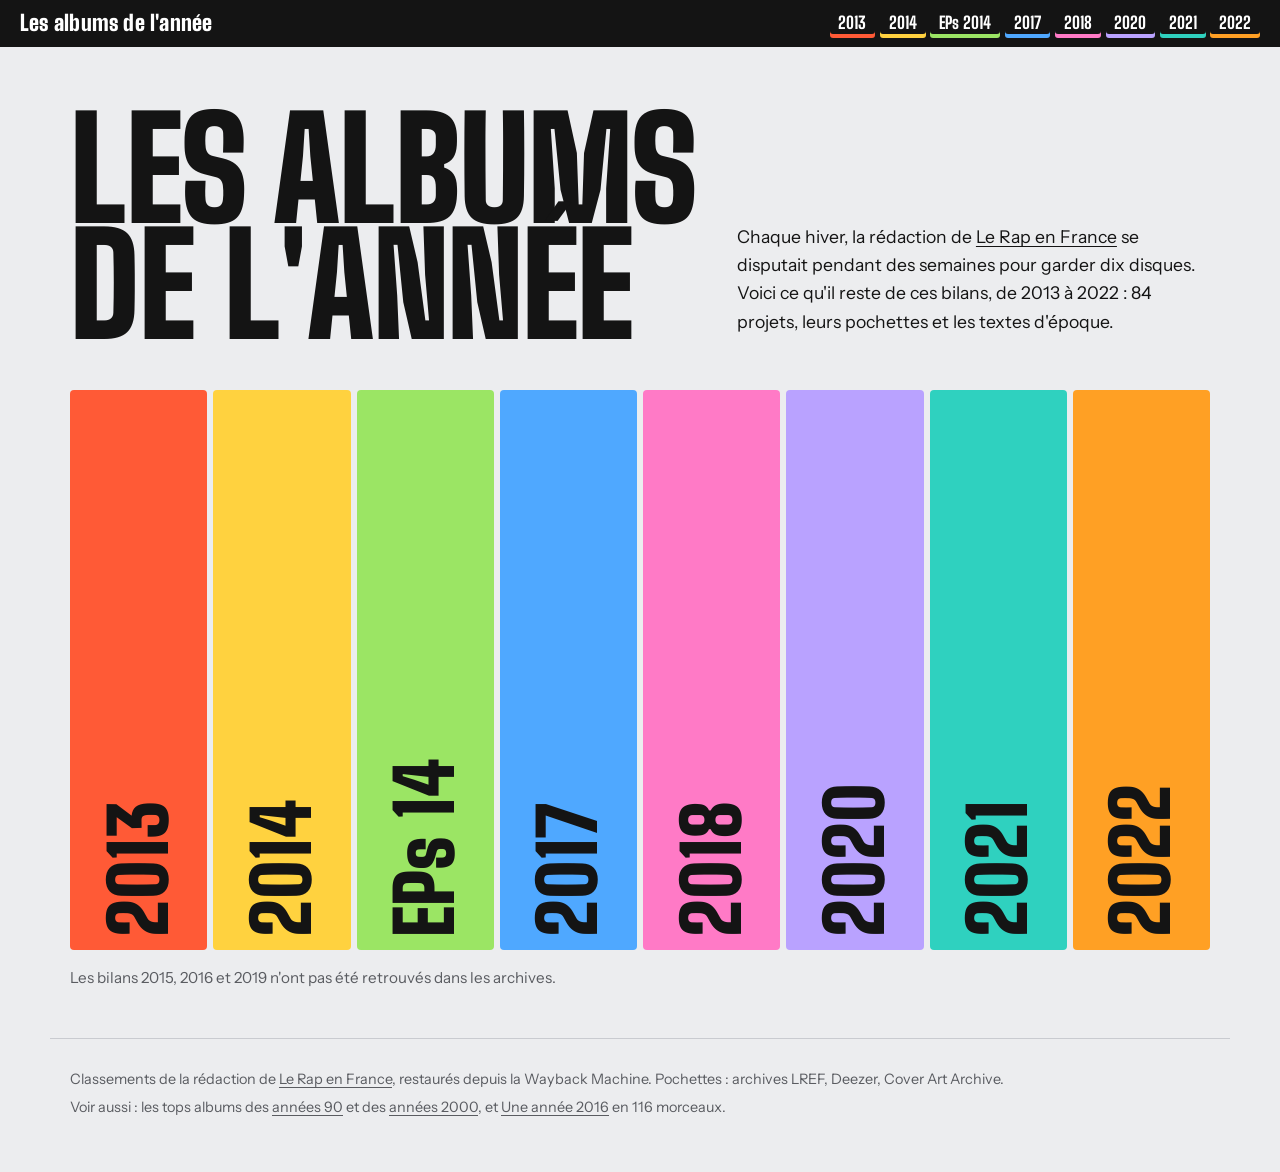
==== index.html @ 521e349a "Pochettes 2013-2014 et repli texte Co-Authored-By: Claude Opus 5.5 <noreply@anthropic.com> Claude-Se" ====
<!doctype html>
<html lang="fr"><head><meta charset="utf-8">
<meta name="viewport" content="width=device-width,initial-scale=1">
<title>Les albums de l&#x27;année · Le Rap en France 2013–2022</title>
<meta name="description" content="Les tops albums annuels de la rédaction de Le Rap en France, de 2013 à 2022.">
<meta name="theme-color" content="#141414">
<link rel="stylesheet" href="/style.css">
<link rel="icon" href="data:image/svg+xml,%3Csvg xmlns='http://www.w3.org/2000/svg' viewBox='0 0 64 64'%3E%3Ccircle cx='32' cy='32' r='30' fill='%23141414'/%3E%3Ccircle cx='32' cy='32' r='9' fill='%23141414'/%3E%3C/svg%3E">
</head><body class="hub-page" style="--c:#141414">
<header class="bar"><a class="home" href="/">Les albums de l'année</a><nav aria-label="Années"><a href="/2013/" style="--c:#FF5A36">2013</a><a href="/2014/" style="--c:#FFD23F">2014</a><a href="/2014-ep/" style="--c:#9BE564">EPs 2014</a><a href="/2017/" style="--c:#4FA8FF">2017</a><a href="/2018/" style="--c:#FF7AC6">2018</a><a href="/2020/" style="--c:#B9A2FF">2020</a><a href="/2021/" style="--c:#2FD1BF">2021</a><a href="/2022/" style="--c:#FFA024">2022</a></nav></header>
<main>
<section class="hub">
  <h1>Les albums<br>de l'année</h1>
  <p>Chaque hiver, la rédaction de <a href="https://lref.fr/">Le Rap en France</a> se disputait pendant des semaines pour garder dix disques. Voici ce qu'il reste de ces bilans, de 2013 à 2022 : 84 projets, leurs pochettes et les textes d'époque.</p>
</section>
<ol class="spines">
<li style="--c:#FF5A36"><a href="/2013/">
  <span class="yr">2013</span>
  <span class="cv"><span class="ph">Gunz N’ Rocé</span><img src="https://cdn-images.dzcdn.net/images/cover/c3607acecd62cb50e644ffd924142a46/500x500-000000-80-0-0.jpg" alt="" loading="lazy" onerror="this.remove()"></span>
  <span class="meta"><small>albums · 10 titres</small><b>Rocé</b><em>En tête : Gunz N’ Rocé</em></span>
</a></li><li style="--c:#FFD23F"><a href="/2014/">
  <span class="yr">2014</span>
  <span class="cv"><span class="ph">Toute Entrée Est Définitive</span><img src="https://cdn-images.dzcdn.net/images/cover/6104590730a681fc26f66b612321072b/500x500-000000-80-0-0.jpg" alt="" loading="lazy" onerror="this.remove()"></span>
  <span class="meta"><small>albums · 10 titres</small><b>Asocial Club</b><em>N° 1 : Toute Entrée Est Définitive</em></span>
</a></li><li style="--c:#9BE564"><a href="/2014-ep/">
  <span class="yr">EPs 14</span>
  <span class="cv"><span class="ph">NQNT</span><img src="https://web.archive.org/web/2020im_/http://lerapenfrance.fr/wp-content/uploads/2014/10/vald-nqnt.jpg" alt="" loading="lazy" onerror="this.remove()"></span>
  <span class="meta"><small>EPs &amp; mixtapes · 10 titres</small><b>Vald</b><em>N° 1 : NQNT</em></span>
</a></li><li style="--c:#4FA8FF"><a href="/2017/">
  <span class="yr">2017</span>
  <span class="cv"><span class="ph">Ipséité</span><img src="https://cdn-images.dzcdn.net/images/cover/79ba3cd515942d1dc62f49f859a374fd/500x500-000000-80-0-0.jpg" alt="" loading="lazy" onerror="this.remove()"></span>
  <span class="meta"><small>projets · 10 titres</small><b>Damso</b><em>N° 1 : Ipséité</em></span>
</a></li><li style="--c:#FF7AC6"><a href="/2018/">
  <span class="yr">2018</span>
  <span class="cv"><span class="ph">UMLA</span><img src="https://cdn-images.dzcdn.net/images/cover/a7bac94fea24e918b383eee57fa97caa/500x500-000000-80-0-0.jpg" alt="" loading="lazy" onerror="this.remove()"></span>
  <span class="meta"><small>projets · 10 titres</small><b>Alpha Wann</b><em>N° 1 : UMLA</em></span>
</a></li><li style="--c:#B9A2FF"><a href="/2020/">
  <span class="yr">2020</span>
  <span class="cv"><span class="ph">Trinity</span><img src="https://cdn-images.dzcdn.net/images/cover/6cebb13caf6dae96d49f35d856a34226/500x500-000000-80-0-0.jpg" alt="" loading="lazy" onerror="this.remove()"></span>
  <span class="meta"><small>projets · 10 titres</small><b>Laylow</b><em>N° 1 : Trinity</em></span>
</a></li><li style="--c:#2FD1BF"><a href="/2021/">
  <span class="yr">2021</span>
  <span class="cv"><span class="ph">L’étrange Histoire de Mr. Anderson</span><img src="https://cdn-images.dzcdn.net/images/cover/f968eb506868df5736521217bb87ccc7/500x500-000000-80-0-0.jpg" alt="" loading="lazy" onerror="this.remove()"></span>
  <span class="meta"><small>projets · 10 titres</small><b>Laylow</b><em>N° 1 : L’étrange Histoire de Mr. Anderson</em></span>
</a></li><li style="--c:#FFA024"><a href="/2022/">
  <span class="yr">2022</span>
  <span class="cv"><span class="ph">Memoria</span><img src="https://cdn-images.dzcdn.net/images/cover/594754de90ec0b807229f9c985289530/500x500-000000-80-0-0.jpg" alt="" loading="lazy" onerror="this.remove()"></span>
  <span class="meta"><small>projets · 14 titres</small><b>Jazzy Bazz</b><em>N° 1 : Memoria</em></span>
</a></li>
</ol>
<p class="gap">Les bilans 2015, 2016 et 2019 n'ont pas été retrouvés dans les archives.</p>
</main>
<footer class="foot"><p>Classements de la rédaction de <a href="https://lref.fr/">Le Rap en France</a>, restaurés depuis la Wayback Machine. Pochettes : archives LREF, Deezer, Cover Art Archive.</p><p>Voir aussi : les tops albums des <a href="https://90.lref.fr/">années 90</a> et des <a href="https://2000.lref.fr/">années 2000</a>, et <a href="https://2016.lref.fr/">Une année 2016</a> en 116 morceaux.</p></footer>
</body></html>
---- style.css ----
@font-face{font-family:"Big Shoulders";src:url(/fonts/big-shoulders-display-latin-800-normal.woff2) format("woff2");font-weight:800;font-display:swap}
@font-face{font-family:"Big Shoulders";src:url(/fonts/big-shoulders-display-latin-900-normal.woff2) format("woff2");font-weight:900;font-display:swap}
@font-face{font-family:"Instrument Sans";src:url(/fonts/instrument-sans-latin-400-normal.woff2) format("woff2");font-weight:400;font-display:swap}
@font-face{font-family:"Instrument Sans";src:url(/fonts/instrument-sans-latin-400-italic.woff2) format("woff2");font-weight:400;font-style:italic;font-display:swap}
@font-face{font-family:"Instrument Sans";src:url(/fonts/instrument-sans-latin-700-normal.woff2) format("woff2");font-weight:700;font-display:swap}

:root{--ink:#141414;--paper:#ECEDEF;--soft:#5A5C61;--disp:"Big Shoulders",Impact,sans-serif;--body:"Instrument Sans",system-ui,sans-serif}
*{box-sizing:border-box}
html{-webkit-text-size-adjust:100%}
body{margin:0;background:var(--paper);color:var(--ink);font:400 1.05rem/1.6 var(--body)}
a{color:inherit;text-underline-offset:.18em}
a:focus-visible{outline:3px solid var(--ink);outline-offset:3px}
img{display:block}
main{max-width:1180px;margin:0 auto;padding:0 1.25rem}

/* barre */
.bar{position:sticky;top:0;z-index:5;display:flex;gap:1rem;align-items:center;justify-content:space-between;
  padding:.6rem 1.25rem;background:var(--ink);color:#fff}
.bar .home{font:900 1.35rem/1 var(--disp);text-decoration:none;letter-spacing:.01em;white-space:nowrap}
.bar nav{display:flex;gap:.3rem;overflow-x:auto;scrollbar-width:none}
.bar nav a{font:800 1.05rem/1 var(--disp);text-decoration:none;padding:.35rem .55rem;border-radius:3px;white-space:nowrap;
  box-shadow:inset 0 -4px 0 var(--c)}
.bar nav a:hover{background:var(--c);color:var(--ink)}

/* accueil */
.hub{padding:4rem 0 2rem;display:grid;grid-template-columns:auto 1fr;gap:2.5rem;align-items:end}
.hub h1{margin:0;font:900 clamp(4rem,11vw,9.5rem)/.82 var(--disp);letter-spacing:-.01em;text-transform:uppercase}
.hub p{max-width:34em;margin:0 0 .4rem;font-size:1.1rem}
.spines{list-style:none;margin:1rem 0 1rem;padding:0;display:flex;gap:6px;height:min(64vh,560px)}
.spines li{flex:1 1 0;min-width:0;transition:flex-grow .45s cubic-bezier(.2,.8,.2,1)}
.spines li:hover,.spines li:focus-within{flex-grow:4.2}
.spines a{position:relative;display:block;height:100%;background:var(--c);text-decoration:none;overflow:hidden;border-radius:4px}
.spines .yr{position:absolute;left:50%;bottom:.8rem;transform:translateX(-50%) rotate(180deg);writing-mode:vertical-rl;
  font:900 clamp(3rem,6vw,5.4rem)/.8 var(--disp);color:var(--ink);white-space:nowrap}
.spines .cv{position:absolute;top:1rem;left:1rem;width:min(250px,calc(100% - 2rem));aspect-ratio:1;opacity:0;transform:translateY(-8px);
  transition:opacity .3s .1s,transform .4s .1s;box-shadow:0 18px 40px -16px rgba(0,0,0,.55);background:rgba(0,0,0,.12)}
.spines .cv img{width:100%;height:100%;object-fit:cover}
.spines .meta{position:absolute;left:1rem;right:5.5rem;bottom:1rem;opacity:0;transition:opacity .3s .15s;line-height:1.25}
.spines .meta small{display:block;font-size:.85rem}
.spines .meta b{display:block;font:900 1.9rem/1 var(--disp);margin:.2rem 0}
.spines .meta em{font-style:normal;font-size:.95rem}
.spines li:hover .cv,.spines li:focus-within .cv{opacity:1;transform:none}
.spines li:hover .meta,.spines li:focus-within .meta{opacity:1}
.spines li:hover .yr,.spines li:focus-within .yr{left:auto;right:.2rem;transform:rotate(180deg)}
.gap{color:var(--soft);font-size:.95rem;margin:0 0 3rem}

/* page année */
.yhero{display:grid;grid-template-columns:minmax(0,1.1fr) minmax(0,1fr);gap:2.5rem;padding:2.5rem 0 1rem;align-items:start}
.ywrap{position:relative;background:var(--c);border-radius:6px;padding:1.4rem 1.4rem 1.2rem;overflow:hidden;min-height:420px}
.kind{margin:0 0 .7rem;font:800 1.6rem/1 var(--disp);text-transform:uppercase}
.ywrap h1{margin:.1rem 0 0;font:900 clamp(7rem,17vw,15rem)/.8 var(--disp);letter-spacing:-.02em;position:relative;z-index:2}
.stack{position:absolute;right:-30px;bottom:-30px;width:62%;aspect-ratio:1}
.stack img{position:absolute;inset:0;width:100%;height:100%;object-fit:cover;box-shadow:0 10px 30px -10px rgba(0,0,0,.5);
  transform:rotate(calc(var(--i,0) * 1deg))}
.stack img:nth-child(1){transform:rotate(-4deg) translate(-26%,-18%);z-index:10}
.stack img:nth-child(2){transform:rotate(6deg) translate(-8%,-6%);z-index:9}
.stack img:nth-child(n+3){transform:rotate(14deg) translate(4%,4%);z-index:1}
.lede{padding-top:.4rem}
.lede .by{font-size:.9rem;color:var(--soft);margin:0 0 1rem}
.lede p{max-width:38em}
.lede strong{font-weight:400}
.note{border-left:6px solid var(--c);padding:.2rem 0 .2rem .9rem;color:var(--soft)}
.sec{font:900 clamp(2.4rem,5vw,3.6rem)/1 var(--disp);text-transform:uppercase;margin:2.5rem 0 1rem;border-top:4px solid var(--ink);padding-top:.8rem}

.list{list-style:none;margin:0;padding:0}
.al{display:grid;grid-template-columns:minmax(200px,340px) minmax(0,1fr);gap:2rem;padding:2.2rem 0;border-bottom:1px solid #C9CBD0}
.sleeve{position:relative;align-self:start;aspect-ratio:1;background:#D9DBDF;position:sticky;top:4.5rem}
.sleeve img{position:relative;width:100%;height:100%;object-fit:cover;box-shadow:0 22px 40px -22px rgba(0,0,0,.55)}
.sleeve .rk{position:absolute;right:-.9rem;bottom:-1.6rem;font:900 clamp(4.5rem,9vw,7.5rem)/.8 var(--disp);color:var(--c);
  -webkit-text-stroke:3px var(--ink);paint-order:stroke fill;text-shadow:5px 5px 0 var(--ink)}
.tx{max-width:40em}
.pos{margin:0;font:800 1.1rem/1 var(--disp);text-transform:uppercase;letter-spacing:.02em}
.tx h2{margin:.35rem 0 .9rem;line-height:.95}
.tx .ar{display:block;font:900 clamp(2.2rem,4.4vw,3.4rem)/.92 var(--disp);text-transform:uppercase}
.tx .ti{display:inline-block;margin-top:.35rem;font:italic 400 1.35rem/1.25 var(--body);background:linear-gradient(transparent 58%,var(--c) 58%)}
.tx p{margin:0 0 .9rem}
.tx strong{font-weight:700}
.tx blockquote{margin:1rem 0;padding:0 0 0 1rem;border-left:4px solid var(--c);font-style:italic}
.ls{display:flex;gap:.6rem;flex-wrap:wrap;margin-top:1.2rem!important}
.ls a{font-weight:700;font-size:.9rem;text-decoration:none;border:2px solid var(--ink);padding:.3rem .75rem;border-radius:99px}
.ls a:hover{background:var(--ink);color:#fff}
.al.one{background:var(--c);margin:1.5rem -1.25rem 0;padding:2.5rem 1.25rem;border-radius:6px;border:0}
.al.one .sleeve .rk{color:#fff}
.al.one .ti{background:linear-gradient(transparent 58%,#fff 58%)}
.al.one .tx blockquote{border-color:var(--ink)}

.pager{display:grid;grid-template-columns:1fr auto 1fr;gap:1rem;align-items:stretch;margin:3rem 0 2rem}
.pager>a{text-decoration:none;line-height:1.2}
.pager .prev,.pager .next{display:block;padding:1rem 1.1rem;border-radius:6px;background:var(--c)}
.pager .next{text-align:right}
.pager small{display:block;font:800 1rem/1 var(--disp);text-transform:uppercase}
.pager b{display:block;font:900 1.8rem/1 var(--disp);margin:.35rem 0 .2rem}
.pager em{font-style:normal;font-size:.92rem}
.pager .all{align-self:center;font:900 1.2rem/1 var(--disp);text-transform:uppercase;border:3px solid var(--ink);padding:.7rem 1rem;border-radius:6px;text-align:center}
.pager a:hover{outline:3px solid var(--ink)}

.foot{max-width:1180px;margin:0 auto;padding:1.5rem 1.25rem 3rem;color:var(--soft);font-size:.9rem;border-top:1px solid #C9CBD0}
.foot p{margin:.3rem 0}

@media (max-width:820px){
  .hub{grid-template-columns:1fr;gap:1rem;padding-top:2rem}
  .spines{flex-direction:column;height:auto}
  .spines li{flex:none}
  .spines a{height:auto;min-height:118px;display:grid;grid-template-columns:96px 1fr;gap:1rem;align-items:center;padding:.8rem}
  .spines .yr,.spines li:hover .yr{position:static;transform:none;writing-mode:horizontal-tb;font-size:3.2rem;grid-column:2;grid-row:1}
  .spines .cv{position:static;opacity:1;transform:none;width:96px;grid-row:1/3;grid-column:1}
  .spines .meta{position:static;opacity:1;grid-column:2}
  .yhero{grid-template-columns:1fr}
  .ywrap{min-height:330px}
  .al{grid-template-columns:1fr;gap:1.6rem}
  .sleeve{position:relative;top:0;max-width:300px}
  .pager{grid-template-columns:1fr 1fr}.pager .all{grid-column:1/-1;grid-row:2}
  .bar .home{font-size:1.1rem}
}
@media (prefers-reduced-motion:reduce){*{transition:none!important}}
.sleeve .ph,.spines .cv .ph{position:absolute;inset:0;display:flex;align-items:flex-end;padding:1rem;background:var(--ink);color:var(--c);font:900 2rem/.95 var(--disp);text-transform:uppercase}
.sleeve img,.spines .cv img{position:relative}
.spines .cv .ph{font-size:1.6rem}
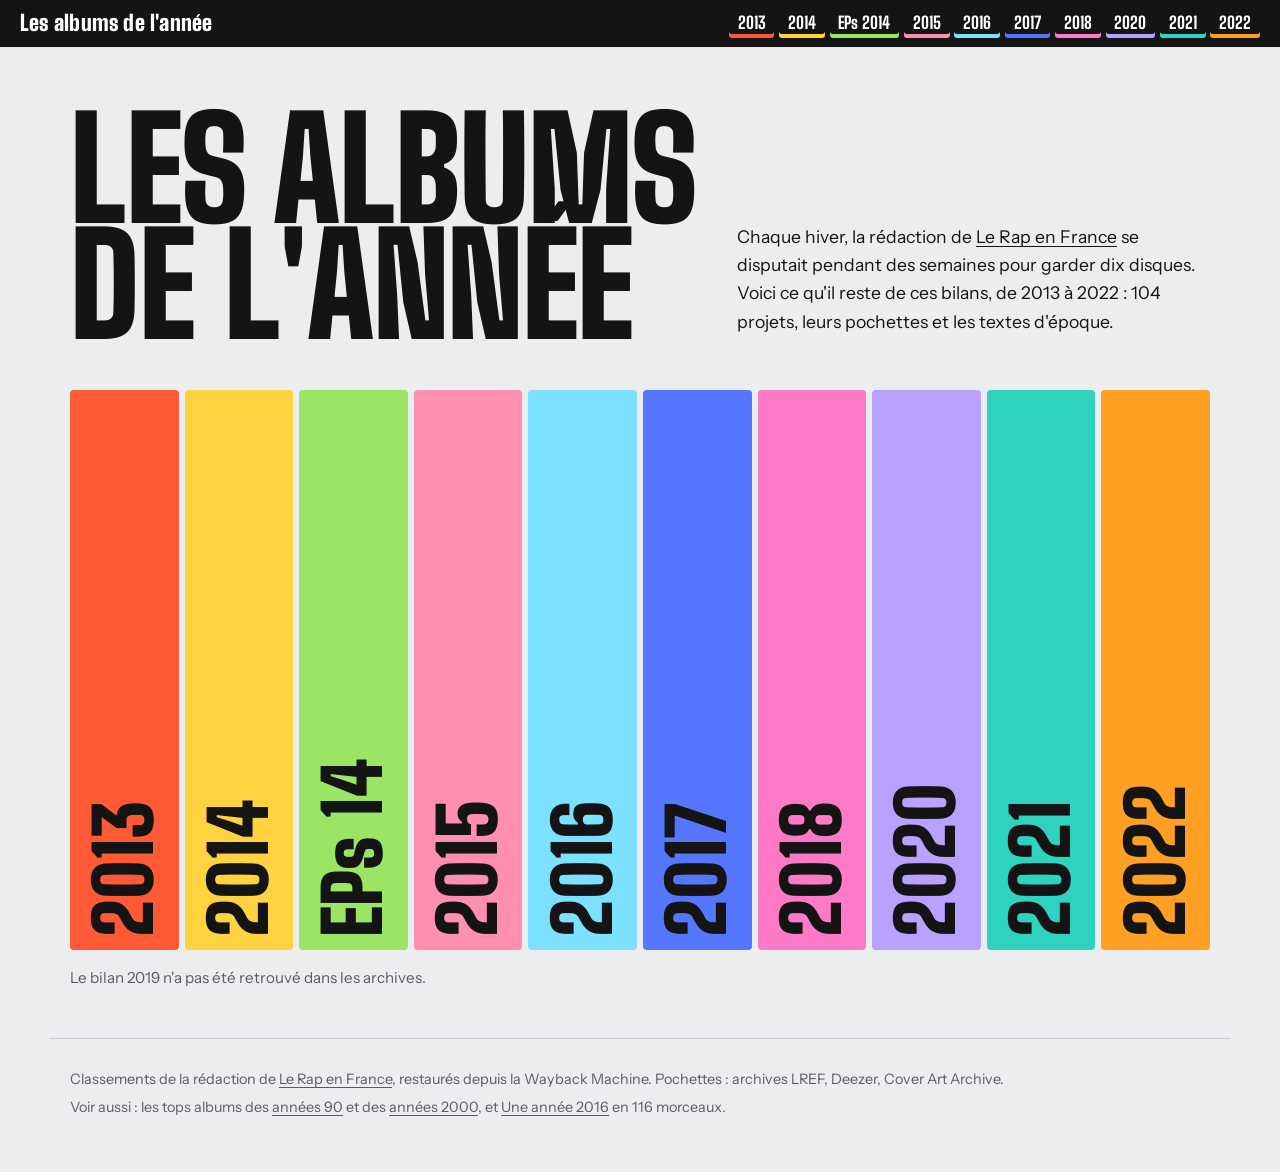
==== commit 665a4f38: "Ajout des bilans 2015 et 2016 Co-Authored-By: Claude Opus 5.5 <noreply@anthropic.com> Claude-Session" ====
--- a/index.html
+++ b/index.html
@@ -4,14 +4,14 @@
 <title>Les albums de l&#x27;année · Le Rap en France 2013–2022</title>
 <meta name="description" content="Les tops albums annuels de la rédaction de Le Rap en France, de 2013 à 2022.">
 <meta name="theme-color" content="#141414">
-<link rel="stylesheet" href="/style.css">
+<link rel="stylesheet" href="/style.css?v=4">
 <link rel="icon" href="data:image/svg+xml,%3Csvg xmlns='http://www.w3.org/2000/svg' viewBox='0 0 64 64'%3E%3Ccircle cx='32' cy='32' r='30' fill='%23141414'/%3E%3Ccircle cx='32' cy='32' r='9' fill='%23141414'/%3E%3C/svg%3E">
 </head><body class="hub-page" style="--c:#141414">
-<header class="bar"><a class="home" href="/">Les albums de l'année</a><nav aria-label="Années"><a href="/2013/" style="--c:#FF5A36">2013</a><a href="/2014/" style="--c:#FFD23F">2014</a><a href="/2014-ep/" style="--c:#9BE564">EPs 2014</a><a href="/2017/" style="--c:#4FA8FF">2017</a><a href="/2018/" style="--c:#FF7AC6">2018</a><a href="/2020/" style="--c:#B9A2FF">2020</a><a href="/2021/" style="--c:#2FD1BF">2021</a><a href="/2022/" style="--c:#FFA024">2022</a></nav></header>
+<header class="bar"><a class="home" href="/">Les albums de l'année</a><nav aria-label="Années"><a href="/2013/" style="--c:#FF5A36">2013</a><a href="/2014/" style="--c:#FFD23F">2014</a><a href="/2014-ep/" style="--c:#9BE564">EPs 2014</a><a href="/2015/" style="--c:#FF8FB1">2015</a><a href="/2016/" style="--c:#7CE0FF">2016</a><a href="/2017/" style="--c:#5577FF">2017</a><a href="/2018/" style="--c:#FF7AC6">2018</a><a href="/2020/" style="--c:#B9A2FF">2020</a><a href="/2021/" style="--c:#2FD1BF">2021</a><a href="/2022/" style="--c:#FFA024">2022</a></nav></header>
 <main>
 <section class="hub">
   <h1>Les albums<br>de l'année</h1>
-  <p>Chaque hiver, la rédaction de <a href="https://lref.fr/">Le Rap en France</a> se disputait pendant des semaines pour garder dix disques. Voici ce qu'il reste de ces bilans, de 2013 à 2022 : 84 projets, leurs pochettes et les textes d'époque.</p>
+  <p>Chaque hiver, la rédaction de <a href="https://lref.fr/">Le Rap en France</a> se disputait pendant des semaines pour garder dix disques. Voici ce qu'il reste de ces bilans, de 2013 à 2022 : 104 projets, leurs pochettes et les textes d'époque.</p>
 </section>
 <ol class="spines">
 <li style="--c:#FF5A36"><a href="/2013/">
@@ -26,7 +26,15 @@
   <span class="yr">EPs 14</span>
   <span class="cv"><span class="ph">NQNT</span><img src="https://web.archive.org/web/2020im_/http://lerapenfrance.fr/wp-content/uploads/2014/10/vald-nqnt.jpg" alt="" loading="lazy" onerror="this.remove()"></span>
   <span class="meta"><small>EPs &amp; mixtapes · 10 titres</small><b>Vald</b><em>N° 1 : NQNT</em></span>
-</a></li><li style="--c:#4FA8FF"><a href="/2017/">
+</a></li><li style="--c:#FF8FB1"><a href="/2015/">
+  <span class="yr">2015</span>
+  <span class="cv"><span class="ph">Dragon Rash</span><img src="https://cdn-images.dzcdn.net/images/cover/91ef34b7faf3d59c626a4b2e744309b4/500x500-000000-80-0-0.jpg" alt="" loading="lazy" onerror="this.remove()"></span>
+  <span class="meta"><small>projets · 10 titres</small><b>Demi Portion</b><em>En tête : Dragon Rash</em></span>
+</a></li><li style="--c:#7CE0FF"><a href="/2016/">
+  <span class="yr">2016</span>
+  <span class="cv"><span class="ph">Dans la légende</span><img src="https://cdn-images.dzcdn.net/images/cover/3722b6f876813ecf4bdf75443bf02da1/500x500-000000-80-0-0.jpg" alt="" loading="lazy" onerror="this.remove()"></span>
+  <span class="meta"><small>projets · 10 titres</small><b>PNL</b><em>N° 1 : Dans la légende</em></span>
+</a></li><li style="--c:#5577FF"><a href="/2017/">
   <span class="yr">2017</span>
   <span class="cv"><span class="ph">Ipséité</span><img src="https://cdn-images.dzcdn.net/images/cover/79ba3cd515942d1dc62f49f859a374fd/500x500-000000-80-0-0.jpg" alt="" loading="lazy" onerror="this.remove()"></span>
   <span class="meta"><small>projets · 10 titres</small><b>Damso</b><em>N° 1 : Ipséité</em></span>
@@ -48,7 +56,7 @@
   <span class="meta"><small>projets · 14 titres</small><b>Jazzy Bazz</b><em>N° 1 : Memoria</em></span>
 </a></li>
 </ol>
-<p class="gap">Les bilans 2015, 2016 et 2019 n'ont pas été retrouvés dans les archives.</p>
+<p class="gap">Le bilan 2019 n'a pas été retrouvé dans les archives.</p>
 </main>
 <footer class="foot"><p>Classements de la rédaction de <a href="https://lref.fr/">Le Rap en France</a>, restaurés depuis la Wayback Machine. Pochettes : archives LREF, Deezer, Cover Art Archive.</p><p>Voir aussi : les tops albums des <a href="https://90.lref.fr/">années 90</a> et des <a href="https://2000.lref.fr/">années 2000</a>, et <a href="https://2016.lref.fr/">Une année 2016</a> en 116 morceaux.</p></footer>
 </body></html>
--- a/style.css
+++ b/style.css
@@ -49,7 +49,7 @@
 .ywrap{position:relative;background:var(--c);border-radius:6px;padding:1.4rem 1.4rem 1.2rem;overflow:hidden;min-height:420px}
 .kind{margin:0 0 .7rem;font:800 1.6rem/1 var(--disp);text-transform:uppercase}
 .ywrap h1{margin:.1rem 0 0;font:900 clamp(7rem,17vw,15rem)/.8 var(--disp);letter-spacing:-.02em;position:relative;z-index:2}
-.stack{position:absolute;right:-30px;bottom:-30px;width:62%;aspect-ratio:1}
+.stack{position:absolute;right:-24px;bottom:-24px;width:52%;aspect-ratio:1;z-index:1}
 .stack img{position:absolute;inset:0;width:100%;height:100%;object-fit:cover;box-shadow:0 10px 30px -10px rgba(0,0,0,.5);
   transform:rotate(calc(var(--i,0) * 1deg))}
 .stack img:nth-child(1){transform:rotate(-4deg) translate(-26%,-18%);z-index:10}
@@ -68,7 +68,7 @@
 .sleeve img{position:relative;width:100%;height:100%;object-fit:cover;box-shadow:0 22px 40px -22px rgba(0,0,0,.55)}
 .sleeve .rk{position:absolute;right:-.9rem;bottom:-1.6rem;font:900 clamp(4.5rem,9vw,7.5rem)/.8 var(--disp);color:var(--c);
   -webkit-text-stroke:3px var(--ink);paint-order:stroke fill;text-shadow:5px 5px 0 var(--ink)}
-.tx{max-width:40em}
+.tx{max-width:40em;min-width:0;overflow-wrap:break-word}
 .pos{margin:0;font:800 1.1rem/1 var(--disp);text-transform:uppercase;letter-spacing:.02em}
 .tx h2{margin:.35rem 0 .9rem;line-height:.95}
 .tx .ar{display:block;font:900 clamp(2.2rem,4.4vw,3.4rem)/.92 var(--disp);text-transform:uppercase}
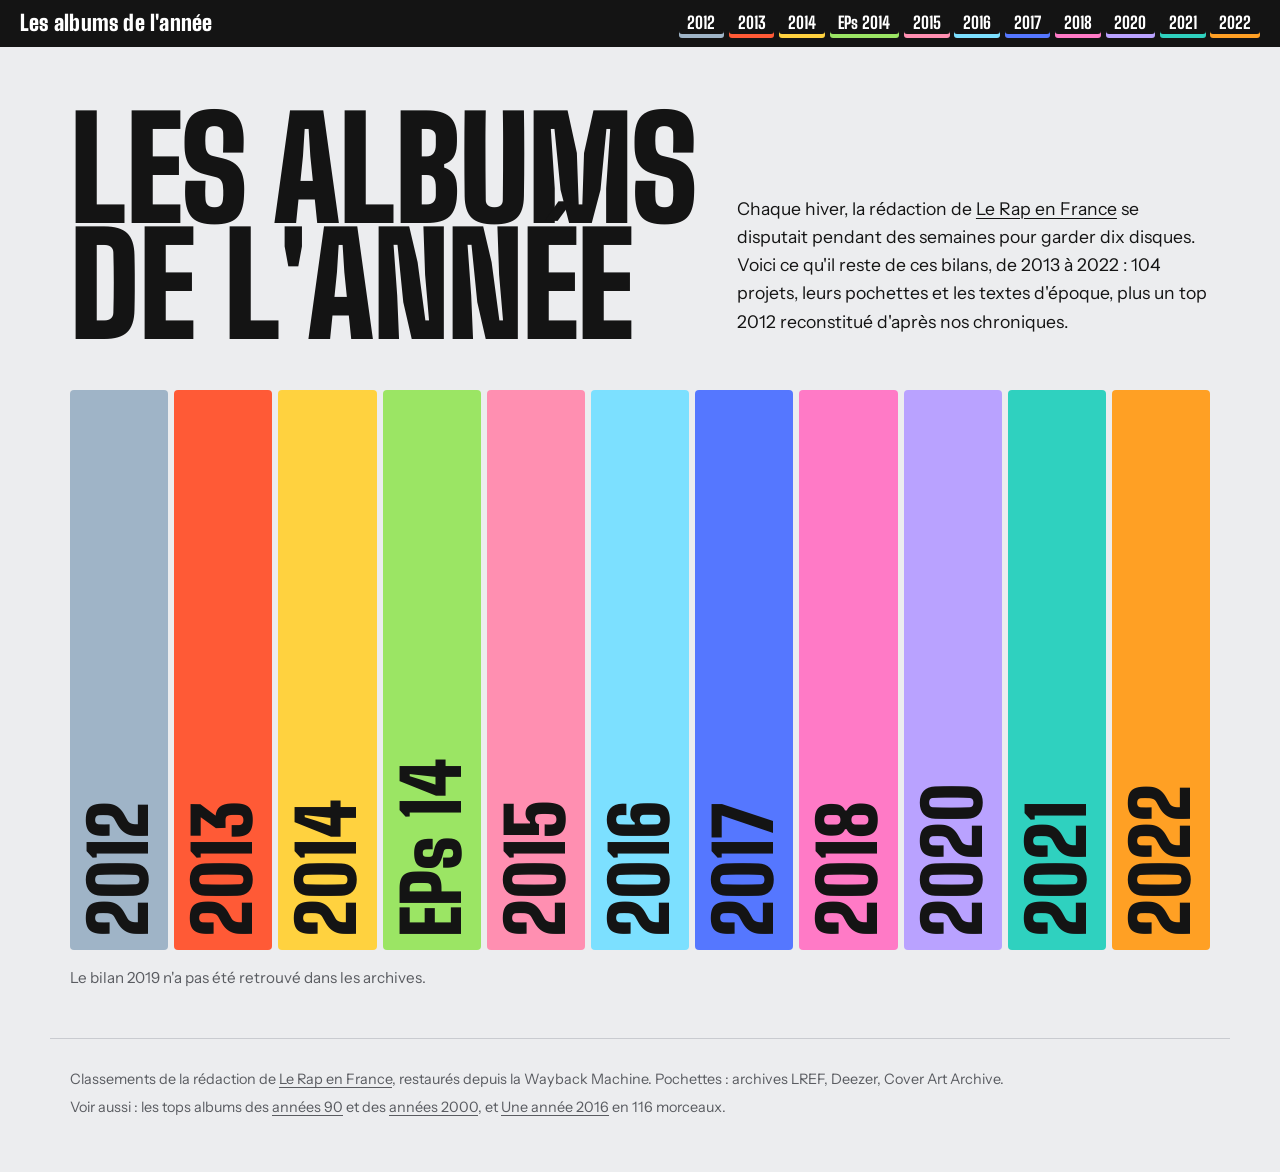
==== commit 05cfbc91: "Top 2012 reconstitué d'après les chroniques du site Co-Authored-By: Claude Opus 5.5 <noreply@anthrop" ====
--- a/index.html
+++ b/index.html
@@ -4,17 +4,21 @@
 <title>Les albums de l&#x27;année · Le Rap en France 2013–2022</title>
 <meta name="description" content="Les tops albums annuels de la rédaction de Le Rap en France, de 2013 à 2022.">
 <meta name="theme-color" content="#141414">
-<link rel="stylesheet" href="/style.css?v=4">
+<link rel="stylesheet" href="/style.css?v=5">
 <link rel="icon" href="data:image/svg+xml,%3Csvg xmlns='http://www.w3.org/2000/svg' viewBox='0 0 64 64'%3E%3Ccircle cx='32' cy='32' r='30' fill='%23141414'/%3E%3Ccircle cx='32' cy='32' r='9' fill='%23141414'/%3E%3C/svg%3E">
 </head><body class="hub-page" style="--c:#141414">
-<header class="bar"><a class="home" href="/">Les albums de l'année</a><nav aria-label="Années"><a href="/2013/" style="--c:#FF5A36">2013</a><a href="/2014/" style="--c:#FFD23F">2014</a><a href="/2014-ep/" style="--c:#9BE564">EPs 2014</a><a href="/2015/" style="--c:#FF8FB1">2015</a><a href="/2016/" style="--c:#7CE0FF">2016</a><a href="/2017/" style="--c:#5577FF">2017</a><a href="/2018/" style="--c:#FF7AC6">2018</a><a href="/2020/" style="--c:#B9A2FF">2020</a><a href="/2021/" style="--c:#2FD1BF">2021</a><a href="/2022/" style="--c:#FFA024">2022</a></nav></header>
+<header class="bar"><a class="home" href="/">Les albums de l'année</a><nav aria-label="Années"><a href="/2012/" style="--c:#9FB4C7">2012</a><a href="/2013/" style="--c:#FF5A36">2013</a><a href="/2014/" style="--c:#FFD23F">2014</a><a href="/2014-ep/" style="--c:#9BE564">EPs 2014</a><a href="/2015/" style="--c:#FF8FB1">2015</a><a href="/2016/" style="--c:#7CE0FF">2016</a><a href="/2017/" style="--c:#5577FF">2017</a><a href="/2018/" style="--c:#FF7AC6">2018</a><a href="/2020/" style="--c:#B9A2FF">2020</a><a href="/2021/" style="--c:#2FD1BF">2021</a><a href="/2022/" style="--c:#FFA024">2022</a></nav></header>
 <main>
 <section class="hub">
   <h1>Les albums<br>de l'année</h1>
-  <p>Chaque hiver, la rédaction de <a href="https://lref.fr/">Le Rap en France</a> se disputait pendant des semaines pour garder dix disques. Voici ce qu'il reste de ces bilans, de 2013 à 2022 : 104 projets, leurs pochettes et les textes d'époque.</p>
+  <p>Chaque hiver, la rédaction de <a href="https://lref.fr/">Le Rap en France</a> se disputait pendant des semaines pour garder dix disques. Voici ce qu'il reste de ces bilans, de 2013 à 2022 : 104 projets, leurs pochettes et les textes d'époque, plus un top 2012 reconstitué d'après nos chroniques.</p>
 </section>
 <ol class="spines">
-<li style="--c:#FF5A36"><a href="/2013/">
+<li style="--c:#9FB4C7"><a href="/2012/">
+  <span class="yr">2012</span>
+  <span class="cv"><span class="ph">Noir D****</span><img src="https://cdn-images.dzcdn.net/images/cover/7513c070b04db33795e624a43ef6748a/500x500-000000-80-0-0.jpg" alt="" loading="lazy" onerror="this.remove()"></span>
+  <span class="meta"><small>albums · 10 titres · reconstitué</small><b>Youssoupha</b><em>N° 1 : Noir D****</em></span>
+</a></li><li style="--c:#FF5A36"><a href="/2013/">
   <span class="yr">2013</span>
   <span class="cv"><span class="ph">Gunz N’ Rocé</span><img src="https://cdn-images.dzcdn.net/images/cover/c3607acecd62cb50e644ffd924142a46/500x500-000000-80-0-0.jpg" alt="" loading="lazy" onerror="this.remove()"></span>
   <span class="meta"><small>albums · 10 titres</small><b>Rocé</b><em>En tête : Gunz N’ Rocé</em></span>
--- a/style.css
+++ b/style.css
@@ -116,3 +116,4 @@
 .sleeve .ph,.spines .cv .ph{position:absolute;inset:0;display:flex;align-items:flex-end;padding:1rem;background:var(--ink);color:var(--c);font:900 2rem/.95 var(--disp);text-transform:uppercase}
 .sleeve img,.spines .cv img{position:relative}
 .spines .cv .ph{font-size:1.6rem}
+.by .tag{display:inline-block;background:var(--ink);color:var(--c);font:800 .8rem/1 var(--disp);text-transform:uppercase;padding:.25rem .45rem;border-radius:3px;margin-right:.3rem}
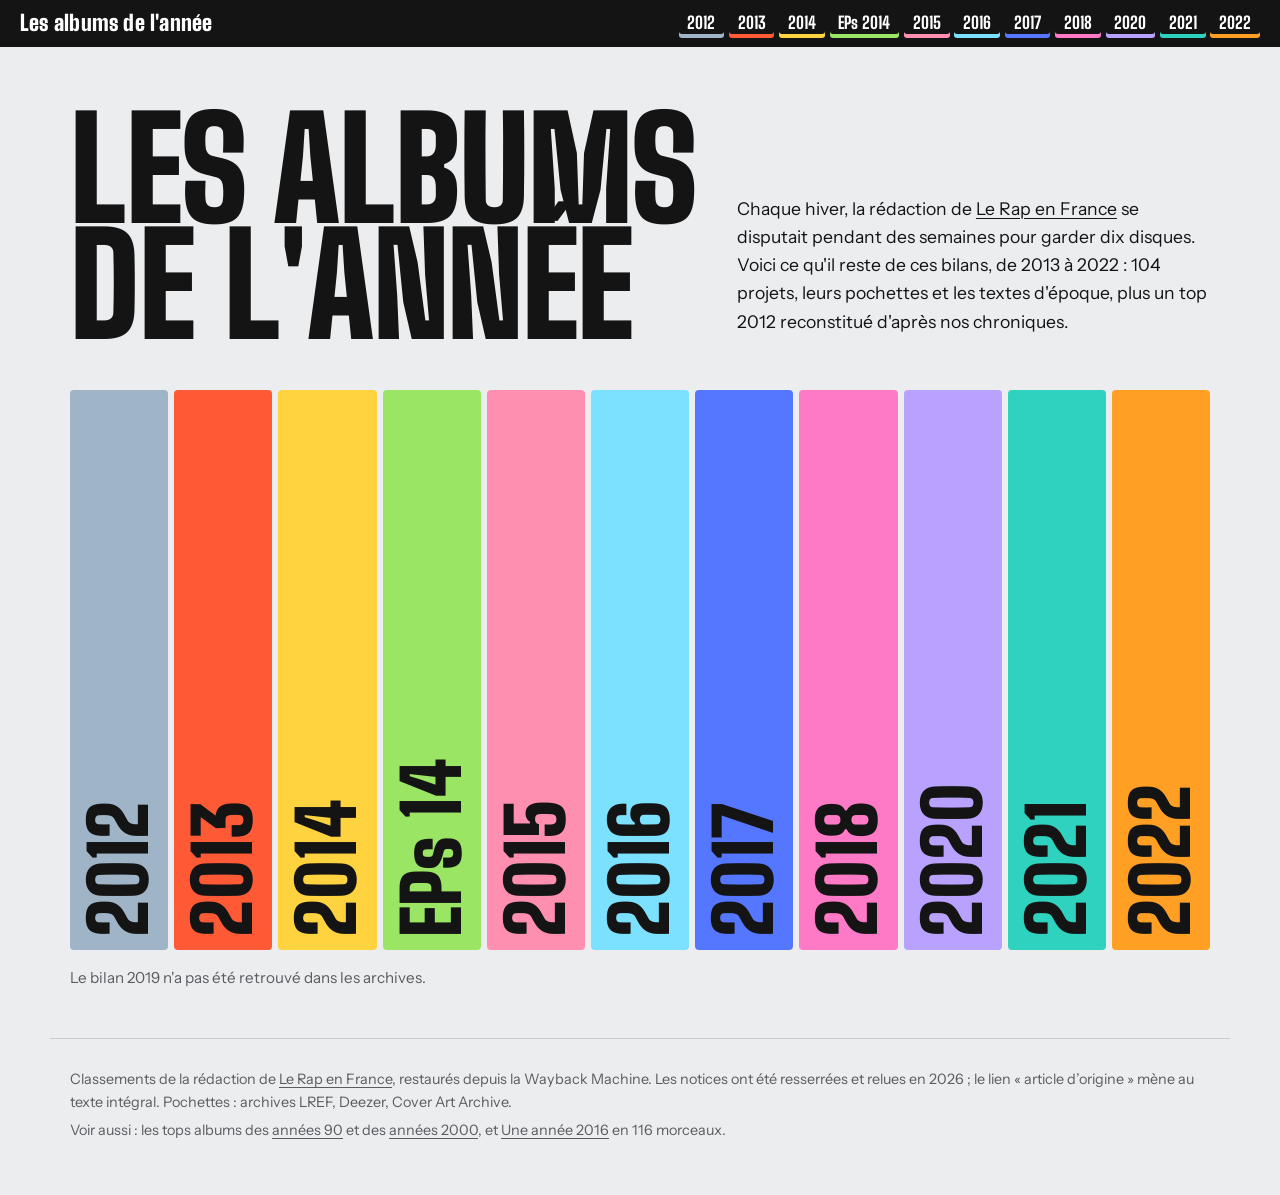
==== commit d8c93a52: "Notices resserrées Co-Authored-By: Claude Opus 5.5 <noreply@anthropic.com> Claude-Session: https://c" ====
--- a/index.html
+++ b/index.html
@@ -16,8 +16,8 @@
 <ol class="spines">
 <li style="--c:#9FB4C7"><a href="/2012/">
   <span class="yr">2012</span>
-  <span class="cv"><span class="ph">Noir D****</span><img src="https://cdn-images.dzcdn.net/images/cover/7513c070b04db33795e624a43ef6748a/500x500-000000-80-0-0.jpg" alt="" loading="lazy" onerror="this.remove()"></span>
-  <span class="meta"><small>albums · 10 titres · reconstitué</small><b>Youssoupha</b><em>N° 1 : Noir D****</em></span>
+  <span class="cv"><span class="ph">Fenêtre sur rue</span><img src="https://cdn-images.dzcdn.net/images/cover/addedd991e98eeec4923bd95ccd744d5/500x500-000000-80-0-0.jpg" alt="" loading="lazy" onerror="this.remove()"></span>
+  <span class="meta"><small>albums · 10 titres · reconstitué</small><b>Hugo TSR</b><em>N° 1 : Fenêtre sur rue</em></span>
 </a></li><li style="--c:#FF5A36"><a href="/2013/">
   <span class="yr">2013</span>
   <span class="cv"><span class="ph">Gunz N’ Rocé</span><img src="https://cdn-images.dzcdn.net/images/cover/c3607acecd62cb50e644ffd924142a46/500x500-000000-80-0-0.jpg" alt="" loading="lazy" onerror="this.remove()"></span>
@@ -62,5 +62,5 @@
 </ol>
 <p class="gap">Le bilan 2019 n'a pas été retrouvé dans les archives.</p>
 </main>
-<footer class="foot"><p>Classements de la rédaction de <a href="https://lref.fr/">Le Rap en France</a>, restaurés depuis la Wayback Machine. Pochettes : archives LREF, Deezer, Cover Art Archive.</p><p>Voir aussi : les tops albums des <a href="https://90.lref.fr/">années 90</a> et des <a href="https://2000.lref.fr/">années 2000</a>, et <a href="https://2016.lref.fr/">Une année 2016</a> en 116 morceaux.</p></footer>
+<footer class="foot"><p>Classements de la rédaction de <a href="https://lref.fr/">Le Rap en France</a>, restaurés depuis la Wayback Machine. Les notices ont été resserrées et relues en 2026 ; le lien « article d’origine » mène au texte intégral. Pochettes : archives LREF, Deezer, Cover Art Archive.</p><p>Voir aussi : les tops albums des <a href="https://90.lref.fr/">années 90</a> et des <a href="https://2000.lref.fr/">années 2000</a>, et <a href="https://2016.lref.fr/">Une année 2016</a> en 116 morceaux.</p></footer>
 </body></html>
